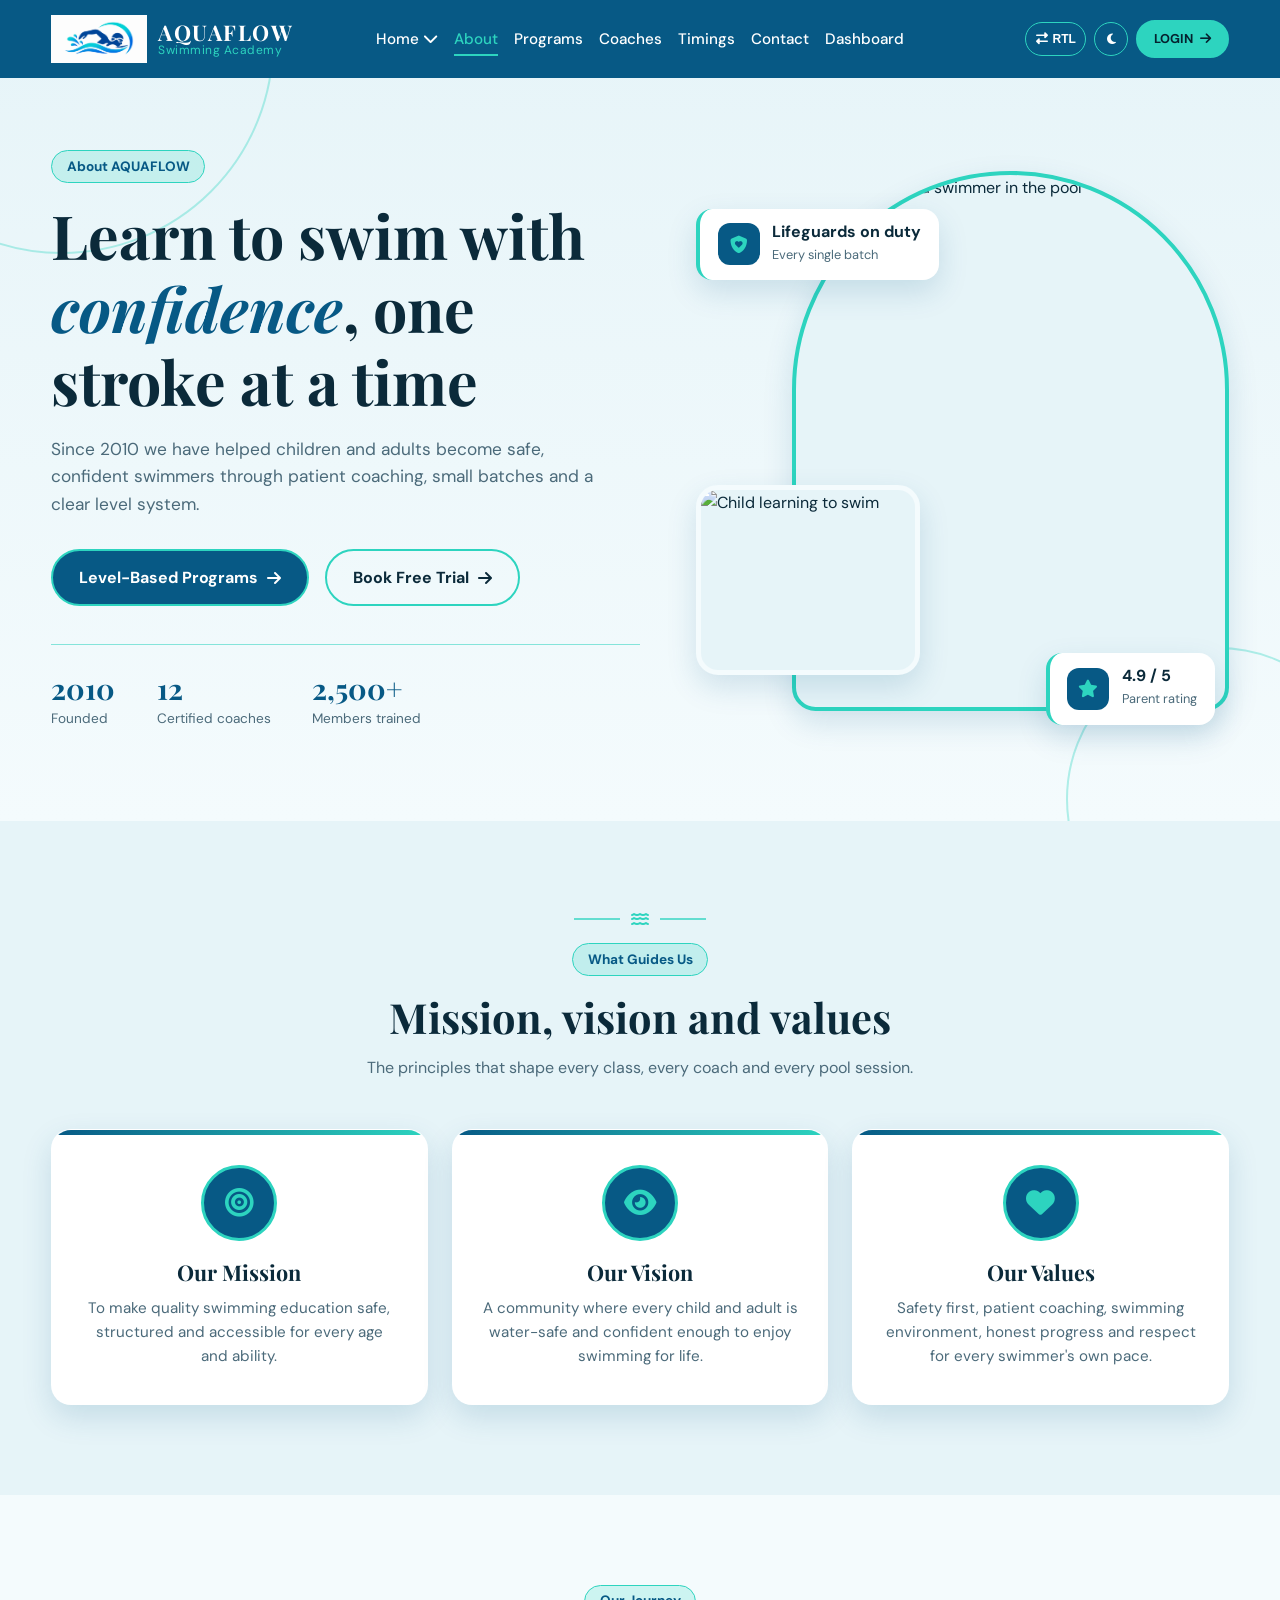
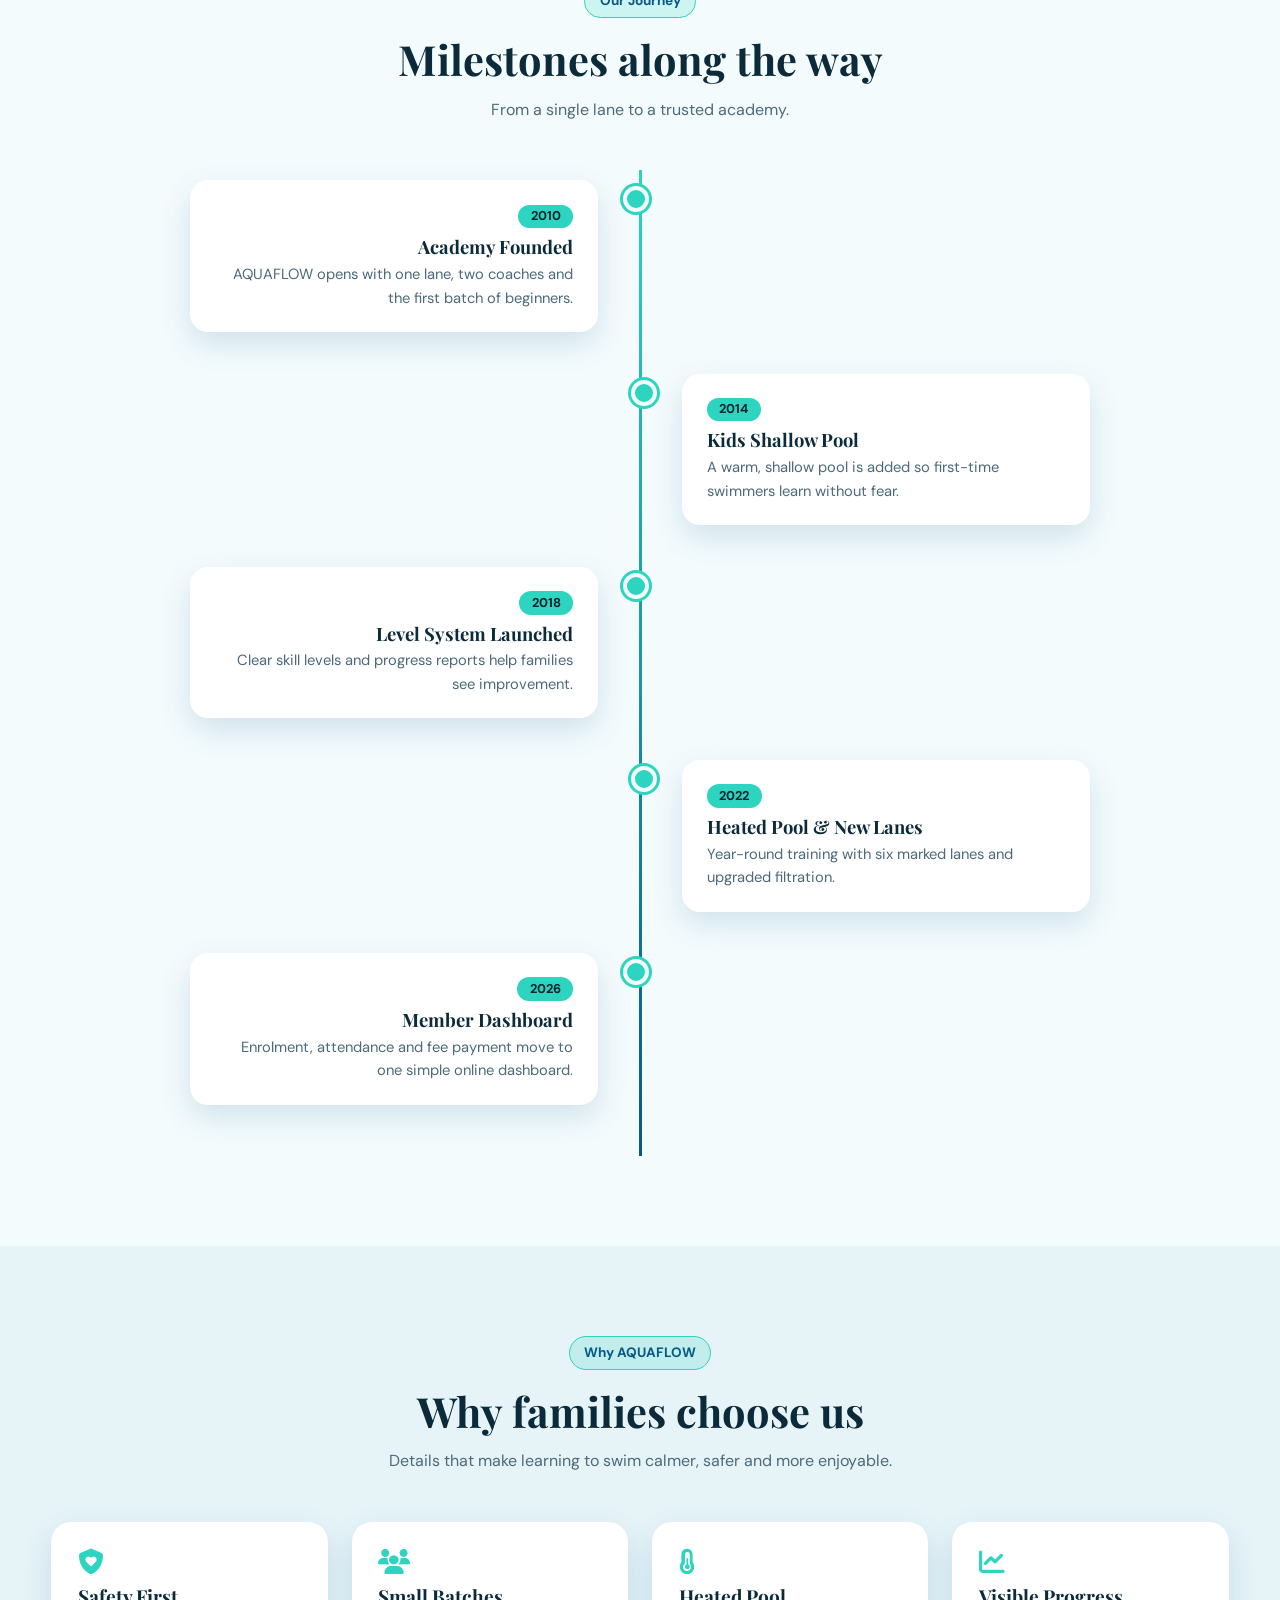
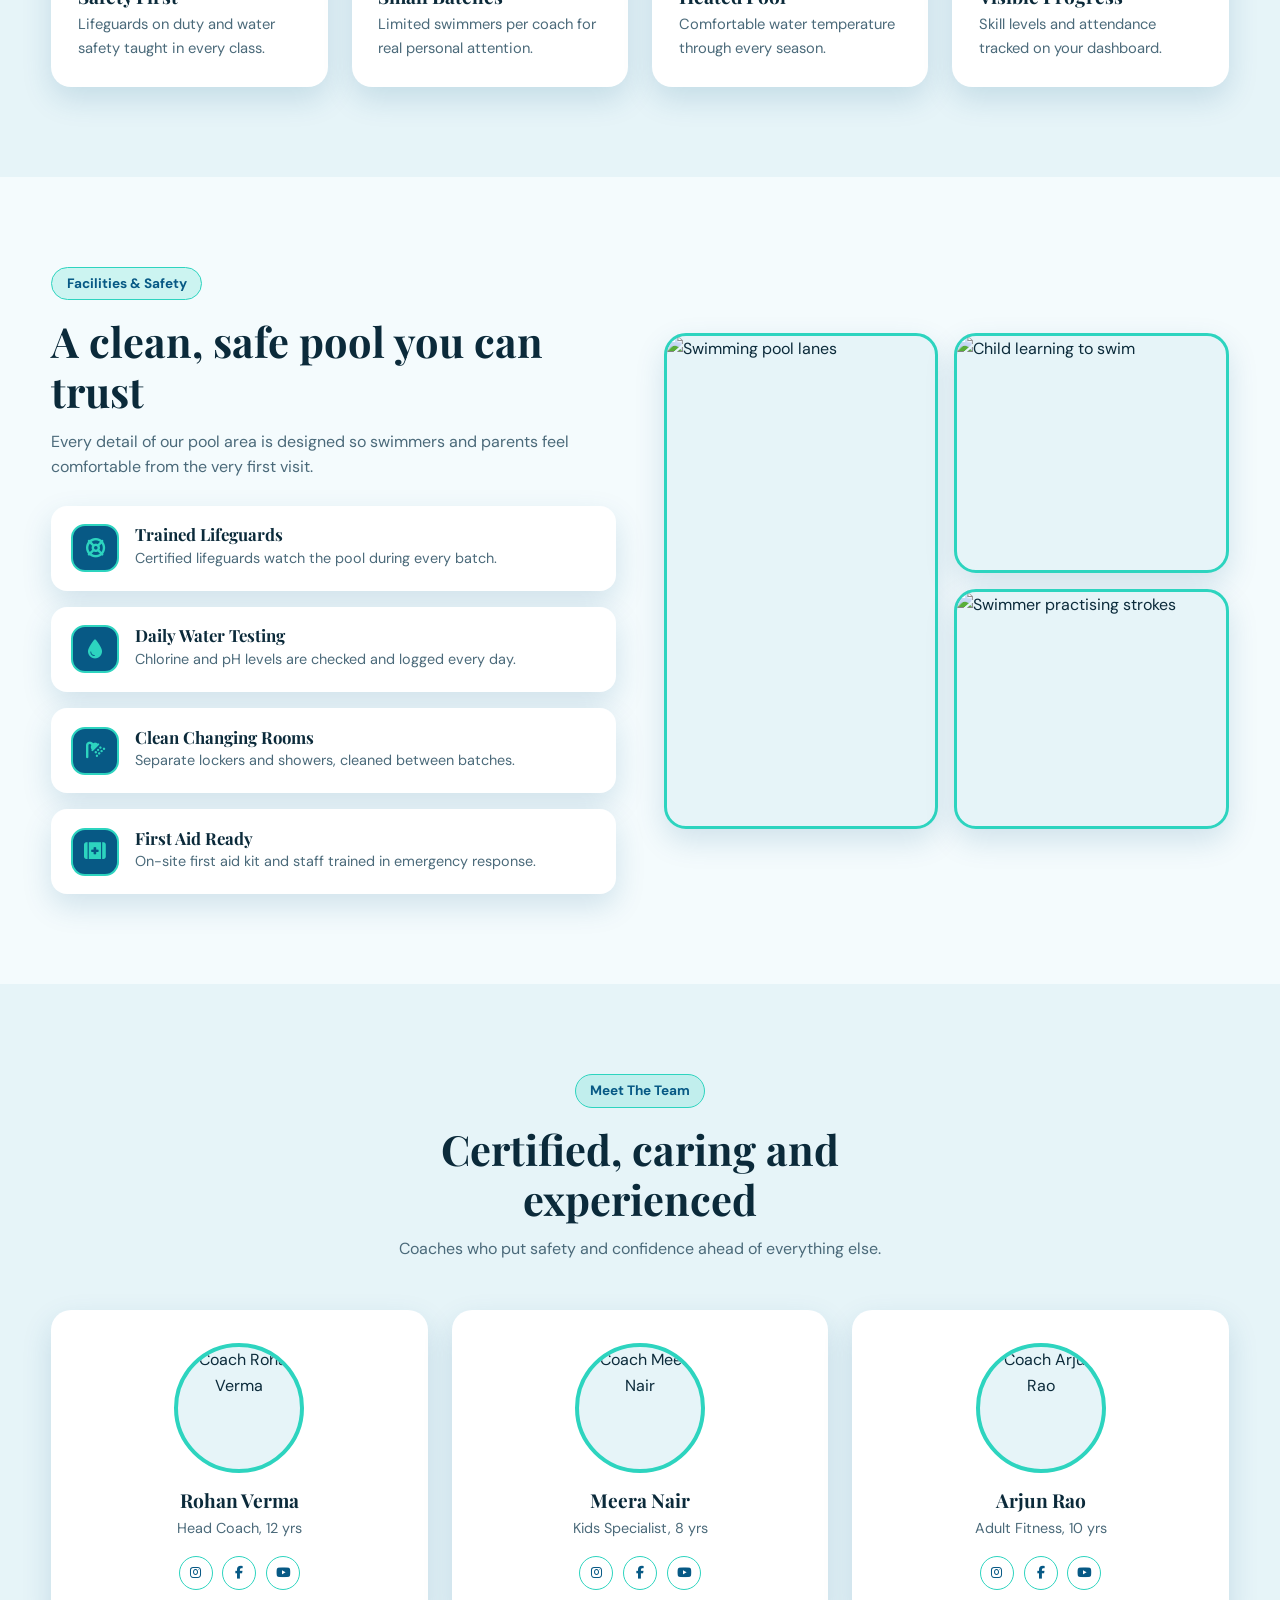
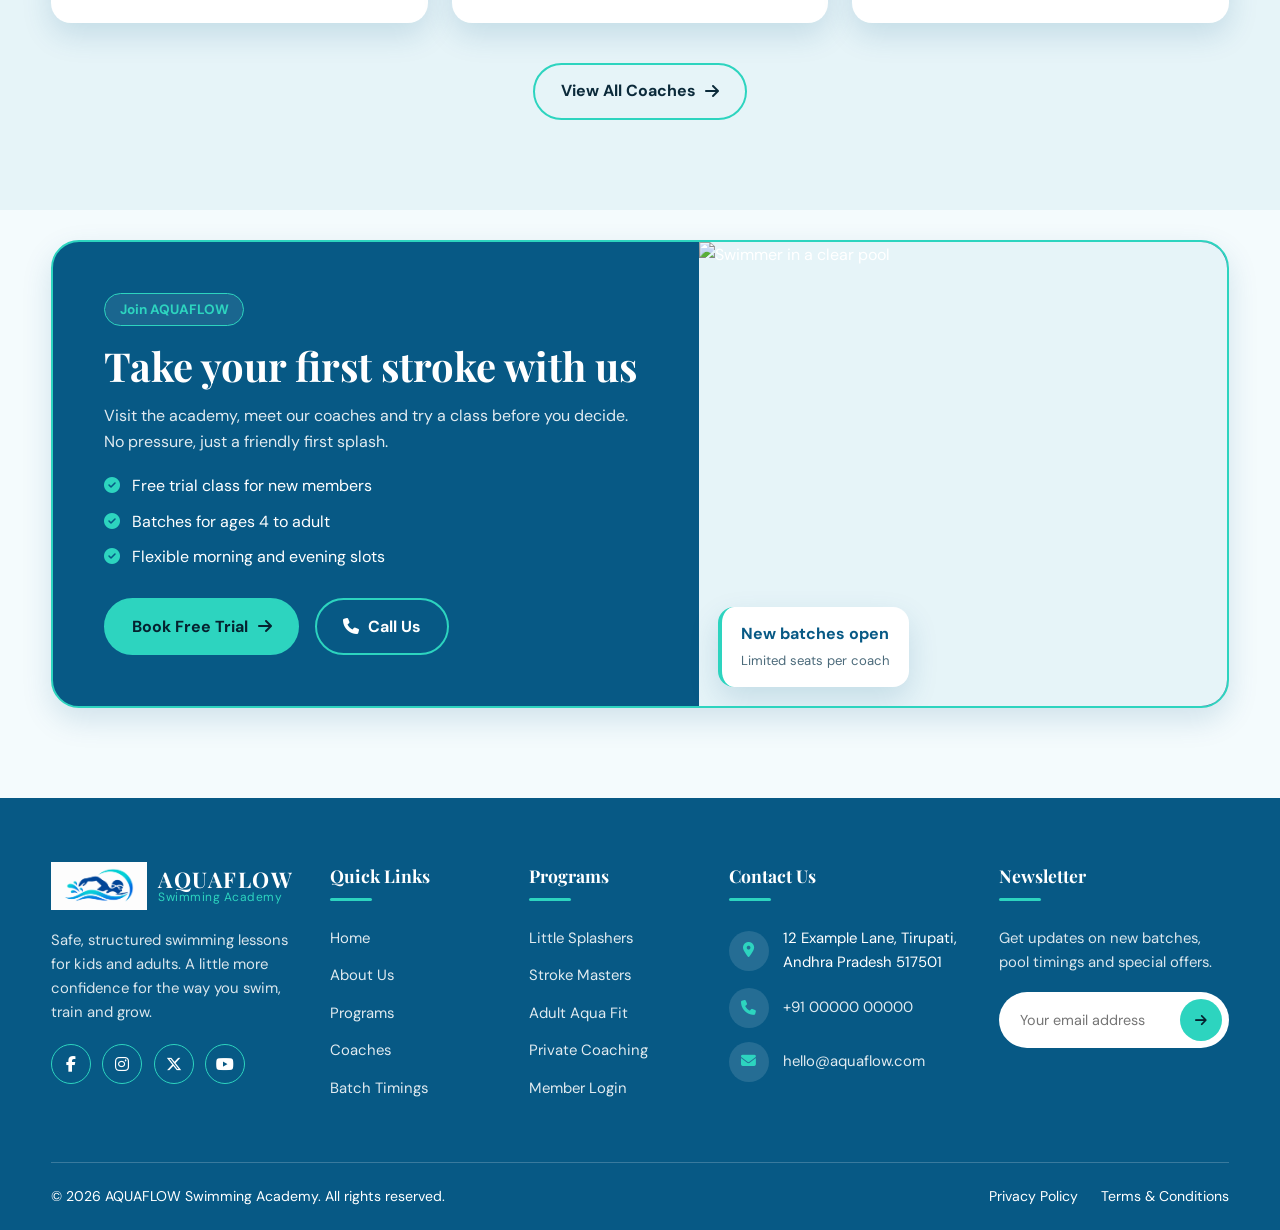
==== about.html @ 8bb1c9a1 "Add files via upload" ====
<!DOCTYPE html>
<html lang="en" dir="ltr" data-theme="light">
<head>
<meta charset="UTF-8">
<meta name="viewport" content="width=device-width, initial-scale=1">
<title>AQUAFLOW Swimming Academy | About Us</title>
<link rel="preconnect" href="https://fonts.googleapis.com">
<link rel="preconnect" href="https://fonts.gstatic.com" crossorigin>
<link href="https://fonts.googleapis.com/css2?family=DM+Sans:wght@400;500;700&family=Playfair+Display:wght@600;700&display=swap" rel="stylesheet">
<link rel="stylesheet" href="https://cdnjs.cloudflare.com/ajax/libs/font-awesome/6.5.1/css/all.min.css">

<link rel="stylesheet" href="about.css">
</head>
<body>

<!-- HEADER -->
<header class="site-header" id="header">
  <div class="container nav-wrap">
    <a href="index.html" class="brand"> <img class="logo logo-light" src="/764d7c27-2704-447a-8431-1c050a05b83d.png" alt="AQUAFLOW logo"> <img class="logo logo-dark" src="/f7fbfc3b-d4d7-49fc-ac09-b3e27f596284.png" alt="AQUAFLOW logo"> <span class="brand-text"><strong>AQUAFLOW</strong><small>Swimming Academy</small></span> </a>
    <nav class="nav" id="nav">
      <ul>
        <li class="dropdown">
          <a href="index.html">Home <i class="fa-solid fa-chevron-down"></i></a>
          <ul class="dropdown-menu">
            <li><a href="index.html">Home 1</a></li>
            <li><a href="home2.html">Home 2</a></li>
          </ul>
        </li>
        <li><a href="about.html" class="active">About</a></li>
        <li><a href="programs.html">Programs</a></li>
        <li><a href="coaches.html">Coaches</a></li>
        <li><a href="timings.html">Timings</a></li>
        <li><a href="contact.html">Contact</a></li>
        <li><a href="dashboard.html">Dashboard</a></li>
      </ul>
    </nav>
    <div class="head-actions">
      <button class="rtl-btn" id="rtlBtn" aria-label="Toggle RTL / LTR"><i class="fa-solid fa-right-left"></i> <span id="rtlTxt">RTL</span></button>
      <button class="theme-btn" id="themeBtn" aria-label="Toggle dark mode"><i class="fa-solid fa-moon"></i></button>
      <a href="login.html" class="btn head-cta">LOGIN <i class="fa-solid fa-arrow-right"></i></a>
      <button class="burger" id="burger" aria-label="Menu"><i class="fa-solid fa-bars"></i></button>
    </div>
  </div>
</header>
<main>
  <!-- HERO (split layout: text left, arch photo with floating cards right) -->
  <section class="ahero" id="hero">
    <div class="container ahero-grid">
      <div class="ahero-text reveal">
        <span class="eyebrow">About AQUAFLOW</span>
        <h1>Learn to swim with <em>confidence</em>, one stroke at a time</h1>
        <p class="ahero-lead">Since 2010 we have helped children and adults become safe, confident swimmers through patient coaching, small batches and a clear level system.</p>
        <div class="ahero-btns">
          <a href="programs.html" class="btn btn-primary">Level-Based Programs <i class="fa-solid fa-arrow-right"></i></a>
          <a href="contact.html" class="btn btn-secondary">Book Free Trial <i class="fa-solid fa-arrow-right"></i></a>
        </div>
        <div class="ahero-stats">
          <div class="ahero-stat">
            <strong>2010</strong>
            <span>Founded</span>
          </div>
          <div class="ahero-stat">
            <strong>12</strong>
            <span>Certified coaches</span>
          </div>
          <div class="ahero-stat">
            <strong>2,500+</strong>
            <span>Members trained</span>
          </div>
        </div>
      </div>
      <div class="ahero-media reveal">
        <img class="ahero-main" src="https://xqvnmkjynbkcujcrtubi.supabase.co/storage/v1/object/public/article-images/360a9263-ba41-4153-9e00-0bc39acdf080/article-360a9263-ba41-4153-9e0-a-high-quality-realistic-photograph-of-a-parent-ac-2-irydfv.jpg" alt="Coach guiding a swimmer in the pool">
        <img class="ahero-small" src="https://tse2.mm.bing.net/th/id/OIP.yseXzsgfKerFS1OHWidoqAHaE8?r=0&rs=1&pid=ImgDetMain&o=7&rm=3" alt="Child learning to swim">
        <div class="ahero-card c1">
          <span class="ico"><i class="fa-solid fa-shield-heart"></i></span>
          <div>
            <strong>Lifeguards on duty</strong>
            <span>Every single batch</span>
          </div>
        </div>
        <div class="ahero-card c2">
          <span class="ico"><i class="fa-solid fa-star"></i></span>
          <div>
            <strong>4.9 / 5</strong>
            <span>Parent rating</span>
          </div>
        </div>
      </div>
    </div>
  </section>
  <!-- 1 MISSION, VISION, VALUES -->
  <section class="section alt" id="mission">
    <div class="container">
      <div class="sec-head reveal">
        <div class="divider">
          <i class="fa-solid fa-water"></i>
        </div>
        <span class="eyebrow">What Guides Us</span>
        <h2>Mission, vision and values</h2>
        <p>The principles that shape every class, every coach and every pool session.</p>
      </div>
      <div class="grid g3">
        <article class="vcard reveal">
          <div class="ico">
            <i class="fa-solid fa-bullseye"></i>
          </div>
          <h3>Our Mission</h3>
          <p>To make quality swimming education safe, structured and accessible for every age and ability.</p>
        </article>
        <article class="vcard reveal">
          <div class="ico">
            <i class="fa-solid fa-eye"></i>
          </div>
          <h3>Our Vision</h3>
          <p>A community where every child and adult is water-safe and confident enough to enjoy swimming for life.</p>
        </article>
        <article class="vcard reveal">
          <div class="ico">
            <i class="fa-solid fa-heart"></i>
          </div>
          <h3>Our Values</h3>
          <p>Safety first, patient coaching, swimming environment, honest progress and respect for every swimmer's own pace.</p>
        </article>
      </div>
    </div>
  </section>
  <!-- 2 JOURNEY TIMELINE -->
  <section class="section" id="journey">
    <div class="container">
      <div class="sec-head reveal">
        <span class="eyebrow">Our Journey</span>
        <h2>Milestones along the way</h2>
        <p>From a single lane to a trusted academy.</p>
      </div>
      <div class="timeline">
        <div class="tl-item reveal">
          <div class="tl-box">
            <span class="yr">2010</span>
            <h3>Academy Founded</h3>
            <p>AQUAFLOW opens with one lane, two coaches and the first batch of beginners.</p>
          </div>
        </div>
        <div class="tl-item reveal">
          <div class="tl-box">
            <span class="yr">2014</span>
            <h3>Kids Shallow Pool</h3>
            <p>A warm, shallow pool is added so first-time swimmers learn without fear.</p>
          </div>
        </div>
        <div class="tl-item reveal">
          <div class="tl-box">
            <span class="yr">2018</span>
            <h3>Level System Launched</h3>
            <p>Clear skill levels and progress reports help families see improvement.</p>
          </div>
        </div>
        <div class="tl-item reveal">
          <div class="tl-box">
            <span class="yr">2022</span>
            <h3>Heated Pool &amp; New Lanes</h3>
            <p>Year-round training with six marked lanes and upgraded filtration.</p>
          </div>
        </div>
        <div class="tl-item reveal">
          <div class="tl-box">
            <span class="yr">2026</span>
            <h3>Member Dashboard</h3>
            <p>Enrolment, attendance and fee payment move to one simple online dashboard.</p>
          </div>
        </div>
      </div>
    </div>
  </section>
  <!-- 3 WHY AQUAFLOW -->
  <section class="section alt" id="why">
    <div class="container">
      <div class="sec-head reveal">
        <span class="eyebrow">Why AQUAFLOW</span>
        <h2>Why families choose us</h2>
        <p>Details that make learning to swim calmer, safer and more enjoyable.</p>
      </div>
      <div class="grid g4">
        <article class="card reveal">
          <i class="fa-solid fa-shield-heart"></i>
          <h3>Safety First</h3>
          <p>Lifeguards on duty and water safety taught in every class.</p>
        </article>
        <article class="card reveal">
          <i class="fa-solid fa-users"></i>
          <h3>Small Batches</h3>
          <p>Limited swimmers per coach for real personal attention.</p>
        </article>
        <article class="card reveal">
          <i class="fa-solid fa-temperature-half"></i>
          <h3>Heated Pool</h3>
          <p>Comfortable water temperature through every season.</p>
        </article>
        <article class="card reveal">
          <i class="fa-solid fa-chart-line"></i>
          <h3>Visible Progress</h3>
          <p>Skill levels and attendance tracked on your dashboard.</p>
        </article>
      </div>
    </div>
  </section>
  <!-- 4 FACILITIES & SAFETY -->
  <section class="section" id="facilities">
    <div class="container split">
      <div class="reveal">
        <span class="eyebrow">Facilities &amp; Safety</span>
        <h2>A clean, safe pool you can trust</h2>
        <p>Every detail of our pool area is designed so swimmers and parents feel comfortable from the very first visit.</p>
        <div class="fac-list">
          <div class="fac-item">
            <span class="ico"><i class="fa-solid fa-life-ring"></i></span>
            <div>
              <h3>Trained Lifeguards</h3>
              <p>Certified lifeguards watch the pool during every batch.</p>
            </div>
          </div>
          <div class="fac-item">
            <span class="ico"><i class="fa-solid fa-droplet"></i></span>
            <div>
              <h3>Daily Water Testing</h3>
              <p>Chlorine and pH levels are checked and logged every day.</p>
            </div>
          </div>
          <div class="fac-item">
            <span class="ico"><i class="fa-solid fa-shower"></i></span>
            <div>
              <h3>Clean Changing Rooms</h3>
              <p>Separate lockers and showers, cleaned between batches.</p>
            </div>
          </div>
          <div class="fac-item">
            <span class="ico"><i class="fa-solid fa-kit-medical"></i></span>
            <div>
              <h3>First Aid Ready</h3>
              <p>On-site first aid kit and staff trained in emergency response.</p>
            </div>
          </div>
        </div>
      </div>
      <div class="fac-media reveal">
        <img src="https://www.competitorswim.com/wp-content/uploads/Competitor-Lane-Lines-USA-Swimming-Nats-2014-7-of-19.jpg" alt="Swimming pool lanes">
        <img src="https://th.bing.com/th/id/OIP.OWuvNxmb_T2ahH2mJB2N_QHaE7?r=0&o=7rm=3&rs=1&pid=ImgDetMain&o=7&rm=3" alt="Child learning to swim">
        <img src="https://static.tildacdn.net/tild3035-6632-4366-a530-326332396238/Swim-Landscape-3.jpg" alt="Swimmer practising strokes">
      </div>
    </div>
  </section>
  <!-- 5 MEET THE TEAM -->
  <section class="section alt" id="team">
    <div class="container">
      <div class="sec-head reveal">
        <span class="eyebrow">Meet The Team</span>
        <h2>Certified, caring and experienced</h2>
        <p>Coaches who put safety and confidence ahead of everything else.</p>
      </div>
      <div class="grid g3">
        <article class="coach reveal">
          <img src="https://i.pravatar.cc/400?img=12" alt="Coach Rohan Verma">
          <h3>Rohan Verma</h3>
          <span>Head Coach, 12 yrs</span>
          <div class="mini-social">
            <a href="#" aria-label="Instagram"><i class="fa-brands fa-instagram"></i></a>
            <a href="#" aria-label="Facebook"><i class="fa-brands fa-facebook-f"></i></a>
            <a href="#" aria-label="YouTube"><i class="fa-brands fa-youtube"></i></a>
          </div>
        </article>
        <article class="coach reveal">
          <img src="https://i.pravatar.cc/400?img=47" alt="Coach Meera Nair">
          <h3>Meera Nair</h3>
          <span>Kids Specialist, 8 yrs</span>
          <div class="mini-social">
            <a href="#" aria-label="Instagram"><i class="fa-brands fa-instagram"></i></a>
            <a href="#" aria-label="Facebook"><i class="fa-brands fa-facebook-f"></i></a>
            <a href="#" aria-label="YouTube"><i class="fa-brands fa-youtube"></i></a>
          </div>
        </article>
        <article class="coach reveal">
          <img src="https://i.pravatar.cc/400?img=33" alt="Coach Arjun Rao">
          <h3>Arjun Rao</h3>
          <span>Adult Fitness, 10 yrs</span>
          <div class="mini-social">
            <a href="#" aria-label="Instagram"><i class="fa-brands fa-instagram"></i></a>
            <a href="#" aria-label="Facebook"><i class="fa-brands fa-facebook-f"></i></a>
            <a href="#" aria-label="YouTube"><i class="fa-brands fa-youtube"></i></a>
          </div>
        </article>
      </div>
      <div class="center reveal">
        <a href="coaches.html" class="btn btn-secondary">View All Coaches <i class="fa-solid fa-arrow-right"></i></a>
      </div>
    </div>
  </section>
  <!-- CTA (split design, above footer) -->
  <section class="cta" id="cta">
    <div class="container">
      <div class="cta2 reveal">
        <div class="cta2-text">
          <span class="eyebrow">Join AQUAFLOW</span>
          <h2>Take your first stroke with us</h2>
          <p>Visit the academy, meet our coaches and try a class before you decide. No pressure, just a friendly first splash.</p>
          <ul class="ticks">
            <li><i class="fa-solid fa-circle-check"></i> Free trial class for new members</li>
            <li><i class="fa-solid fa-circle-check"></i> Batches for ages 4 to adult</li>
            <li><i class="fa-solid fa-circle-check"></i> Flexible morning and evening slots</li>
          </ul>
          <div class="cta2-btns">
            <a href="contact.html" class="btn btn-primary">Book Free Trial <i class="fa-solid fa-arrow-right"></i></a>
            <a href="tel:+910000000000" class="btn btn-secondary"><i class="fa-solid fa-phone"></i> Call Us</a>
          </div>
        </div>
        <div class="cta2-media">
          <img src="https://media.istockphoto.com/id/651794816/photo/portrait-of-woman-in-swimming-pool.jpg?s=170667a&w=0&k=20&c=GmpMMPk3R-36chnscydL7ob2nAPX43AX4HqRuG5phTY=" alt="Swimmer in a clear pool">
          <div class="float-note">
            <strong>New batches open</strong>
            <span>Limited seats per coach</span>
          </div>
        </div>
      </div>
    </div>
  </section>
</main>

<!-- FOOTER -->
<footer class="site-footer">
  <div class="container foot-grid">
    <div class="foot-col brand-col">
      <a href="index.html" class="brand"> <img class="logo logo-light" src="/764d7c27-2704-447a-8431-1c050a05b83d.png" alt="AQUAFLOW logo"> <img class="logo logo-dark" src="/f7fbfc3b-d4d7-49fc-ac09-b3e27f596284.png" alt="AQUAFLOW logo"> <span class="brand-text"><strong>AQUAFLOW</strong><small>Swimming Academy</small></span> </a>
      <p>Safe, structured swimming lessons for kids and adults. A little more confidence for the way you swim, train and grow.</p>
      <div class="social">
        <a href="#" aria-label="Facebook"><i class="fa-brands fa-facebook-f"></i></a>
        <a href="#" aria-label="Instagram"><i class="fa-brands fa-instagram"></i></a>
        <a href="#" aria-label="X"><i class="fa-brands fa-x-twitter"></i></a>
        <a href="#" aria-label="YouTube"><i class="fa-brands fa-youtube"></i></a>
      </div>
    </div>
    <div class="foot-col">
      <h4>Quick Links</h4>
      <ul>
        <li><a href="index.html">Home</a></li>
        <li><a href="about.html">About Us</a></li>
        <li><a href="programs.html">Programs</a></li>
        <li><a href="coaches.html">Coaches</a></li>
        <li><a href="timings.html">Batch Timings</a></li>
      </ul>
    </div>
    <div class="foot-col">
      <h4>Programs</h4>
      <ul>
        <li><a href="classicprograms.html#little-splashers">Little Splashers</a></li>
        <li><a href="classicprograms.html#stroke-masters">Stroke Masters</a></li>
        <li><a href="classicprograms.html#adult-aqua-fit">Adult Aqua Fit</a></li>
        <li><a href="premiumprograms.html#private-coaching">Private Coaching</a></li>
        <li><a href="login.html">Member Login</a></li>
      </ul>
    </div>
    <div class="foot-col">
      <h4>Contact Us</h4>
      <ul class="contact-list">
        <li><span class="ico"><i class="fa-solid fa-location-dot"></i></span><span>12 Example Lane, Tirupati,<br>Andhra Pradesh 517501</span></li>
        <li><span class="ico"><i class="fa-solid fa-phone"></i></span><a href="tel:+910000000000">+91 00000 00000</a></li>
        <li><span class="ico"><i class="fa-solid fa-envelope"></i></span><a href="mailto:hello@aquaflow.com">hello@aquaflow.com</a></li>
      </ul>
    </div>
    <div class="foot-col news">
      <h4>Newsletter</h4>
      <p>Get updates on new batches, pool timings and special offers.</p>
      <form class="news-form" id="newsForm">
        <input type="email" id="newsEmail" placeholder="Your email address" aria-label="Email address" required>
        <button type="submit" aria-label="Subscribe"><i class="fa-solid fa-arrow-right"></i></button>
      </form>
      <span class="news-msg" id="newsMsg" role="status"></span>
    </div>
  </div>
  <div class="container foot-bottom">
    <span>&copy; 2026 AQUAFLOW Swimming Academy. All rights reserved.</span>
    <span><a href="privacy-policy.html">Privacy Policy</a><a href="terms-and-conditions.html">Terms &amp; Conditions</a></span>
  </div>
</footer>

<script src="about.js">



</script>
</body>
</html>
---- about.css ----
:root {
  --primary:#075985;
  --secondary:#2DD4BF;
  --bg:#f4fbfd;
  --alt:#e6f4f8;
  --card:#fff;
  --text:#0b2a3a;
  --muted:#4b6a7a;
  --shadow:0 12px 30px rgba(7,89,133,.15);
  --hf:#075985;
  --logo-bg:transparent;
}
[data-theme="dark"] {
  --primary:#082F49;
  --secondary:#5EEAD4;
  --bg:#06202f;
  --alt:#082a3f;
  --card:#0b3652;
  --text:#e8f6fa;
  --muted:#a5c4d1;
  --shadow:0 12px 30px rgba(0,0,0,.4);
  --hf:#082F49;
  --logo-bg:transparent;
}
* {
  box-sizing:border-box;
  margin:0;
  padding:0;
}
html {
  scroll-behavior:smooth;
}
body {
  font-family:'DM Sans',sans-serif;
  background:var(--bg);
  color:var(--text);
  line-height:1.6;
  overflow-x:hidden;
  transition:background .4s,color .4s;
}
h1,
h2,
h3 {
  font-family:'Playfair Display',serif;
  line-height:1.2;
}
img {
  max-width:100%;
  display:block;
  background:var(--alt);
}
a {
  text-decoration:none;
  color:inherit;
  transition:.3s;
}
ul {
  list-style:none;
}
.container {
  width:min(1200px,92%);
  margin:auto;
}
.center {
  text-align:center;
  margin-top:2.5rem;
}

/* LOGO */
.logo {
  height:48px;
  width:auto;
  background:var(--logo-bg);
}
.logo-dark {
  display:none;
}
[data-theme="dark"] .logo-light {
  display:none;
}
[data-theme="dark"] .logo-dark {
  display:block;
}

/* buttons */
.btn {
  display:inline-flex;
  align-items:center;
  gap:.6rem;
  padding:.85rem 1.6rem;
  border-radius:50px;
  font-weight:700;
  border:2px solid transparent;
  cursor:pointer;
  transition:.35s;
}
.btn i {
  transition:transform .35s;
}
.btn:hover i {
  transform:translateX(5px);
}
[dir="rtl"] .fa-arrow-right {
  transform:scaleX(-1);
}
[dir="rtl"] .btn:hover i,
[dir="rtl"] .link:hover i {
  transform:scaleX(-1) translateX(5px);
}
.btn-primary {
  background:var(--primary);
  color:#fff;
  border-color:var(--secondary);
}
.btn-primary:hover {
  background:var(--secondary);
  color:#05222f;
  transform:translateY(-3px);
  box-shadow:0 10px 22px rgba(45,212,191,.4);
}
.btn-secondary {
  background:transparent;
  color:var(--text);
  border-color:var(--secondary);
}
.btn-secondary:hover {
  background:var(--secondary);
  color:#05222f;
  transform:translateY(-3px);
}

/* header */
.site-header {
  position:fixed;
  top:0;
  width:100%;
  z-index:50;
  background:var(--hf);
  color:#fff;
  transition:.4s;
}
.site-header.scrolled {
  box-shadow:0 6px 24px rgba(0,0,0,.25);
}
.nav-wrap {
  display:grid;
  grid-template-columns:1fr auto 1fr;
  align-items:center;
  gap:1.5rem;
  height:78px;
}
.brand {
  display:flex;
  align-items:center;
  gap:.7rem;
  color:#fff;
  justify-self:start;
}
.brand-text {
  display:flex;
  flex-direction:column;
  line-height:1.1;
}
.brand-text strong {
  font-family:'Playfair Display',serif;
  font-size:1.35rem;
  letter-spacing:1.5px;
}
.brand-text small {
  font-size:.75rem;
  color:var(--secondary);
  letter-spacing:.5px;
}
.nav {
  justify-self:center;
}
.nav>ul {
  display:flex;
  gap:1rem;
  align-items:center;
  justify-content:center;
}
.nav a {
  color:#fff;
  font-weight:500;
  font-size:.95rem;
  position:relative;
  padding:.3rem 0;
}
.nav a:hover,
.nav a.active {
  color:var(--secondary);
}
.nav>ul>li>a::after {
  content:"";
  position:absolute;
  inset-inline-start:0;
  bottom:-2px;
  width:0;
  height:2px;
  background:var(--secondary);
  transition:.35s;
}
.nav>ul>li>a:hover::after,
.nav a.active::after {
  width:100%;
}
.dropdown {
  position:relative;
}
.dropdown-menu {
  position:absolute;
  top:130%;
  inset-inline-start:0;
  min-width:150px;
  background:var(--hf);
  border:1px solid var(--secondary);
  border-radius:12px;
  padding:.5rem;
  opacity:0;
  visibility:hidden;
  transform:translateY(12px) rotateX(-15deg);
  transform-origin:top;
  transition:.35s;
}
.dropdown:hover .dropdown-menu {
  opacity:1;
  visibility:visible;
  transform:none;
}
.dropdown-menu a {
  display:block;
  padding:.5rem .8rem;
}
.head-actions {
  display:flex;
  align-items:center;
  gap:.5rem;
  justify-self:end;
}
.head-cta {
  padding:.45rem 1rem;
  font-size:.8rem;
  gap:.4rem;
  background:var(--secondary);
  color:#05222f;
  border-color:var(--secondary);
}
.head-cta:hover {
  background:var(--primary);
  color:#fff;
  border-color:var(--secondary);
}
.theme-btn,
.rtl-btn,
.burger {
  background:none;
  border:1px solid var(--secondary);
  color:#fff;
  height:34px;
  border-radius:50px;
  cursor:pointer;
  transition:.3s;
  font-weight:700;
  font-size:.75rem;
}
.theme-btn,
.burger {
  width:34px;
  border-radius:50%;
}
.rtl-btn {
  padding:0 .6rem;
  display:inline-flex;
  align-items:center;
  gap:.3rem;
}
.theme-btn:hover,
.rtl-btn:hover,
.burger:hover {
  background:var(--secondary);
  color:#05222f;
  transform:translateY(-2px);
}
.burger {
  display:none;
}

/* shared */
.eyebrow {
  display:inline-block;
  color:var(--primary);
  background:rgba(45,212,191,.2);
  padding:.3rem .9rem;
  border-radius:50px;
  font-weight:700;
  font-size:.85rem;
  margin-bottom:1rem;
  border:1px solid var(--secondary);
}
[data-theme="dark"] .eyebrow {
  color:var(--secondary);
}
.section {
  padding:90px 0;
}

/* HERO (split layout: text + arch photo with floating cards) */
.ahero {
  position:relative;
  padding:150px 0 90px;
  background:linear-gradient(180deg,var(--alt) 0%,var(--bg) 100%);
  overflow:hidden;
  transition:background .4s;
}
.ahero::before,
.ahero::after {
  content:"";
  position:absolute;
  border-radius:50%;
  border:2px solid var(--secondary);
  opacity:.35;
  pointer-events:none;
}
.ahero::before {
  width:420px;
  height:420px;
  top:-170px;
  inset-inline-start:-150px;
}
.ahero::after {
  width:300px;
  height:300px;
  bottom:-130px;
  inset-inline-end:-90px;
}
.ahero-grid {
  position:relative;
  z-index:2;
  display:grid;
  grid-template-columns:1.05fr .95fr;
  gap:3.5rem;
  align-items:center;
}
.crumbs {
  font-size:.9rem;
  color:var(--muted);
  margin-bottom:1.2rem;
}
.crumbs a:hover {
  color:var(--secondary);
}
.crumbs i {
  font-size:.7rem;
  margin:0 .5rem;
}
.ahero h1 {
  font-size:clamp(2.3rem,4.8vw,3.8rem);
  margin-bottom:1.1rem;
}
.ahero h1 em {
  color:var(--primary);
  font-style:italic;
}
[data-theme="dark"] .ahero h1 em {
  color:var(--secondary);
}
.ahero-lead {
  font-size:1.08rem;
  color:var(--muted);
  max-width:560px;
  margin-bottom:1.9rem;
}
.ahero-btns {
  display:flex;
  gap:1rem;
  flex-wrap:wrap;
}
.ahero-stats {
  display:flex;
  flex-wrap:wrap;
  gap:1.6rem 2.6rem;
  margin-top:2.4rem;
  padding-top:1.6rem;
  border-top:1px solid rgba(45,212,191,.55);
}
.ahero-stat strong {
  display:block;
  font-family:'Playfair Display',serif;
  font-size:1.8rem;
  line-height:1.2;
  color:var(--primary);
}
[data-theme="dark"] .ahero-stat strong {
  color:var(--secondary);
}
.ahero-stat span {
  font-size:.85rem;
  color:var(--muted);
}
.ahero-media {
  position:relative;
  height:540px;
}
.ahero-main {
  position:absolute;
  inset-inline-end:0;
  top:0;
  width:82%;
  height:100%;
  object-fit:cover;
  border-radius:260px 260px 28px 28px;
  border:4px solid var(--secondary);
  box-shadow:var(--shadow);
}
.ahero-small {
  position:absolute;
  inset-inline-start:0;
  bottom:36px;
  width:42%;
  height:190px;
  object-fit:cover;
  border-radius:22px;
  border:5px solid var(--bg);
  box-shadow:var(--shadow);
}
.ahero-card {
  position:absolute;
  display:flex;
  align-items:center;
  gap:.8rem;
  background:var(--card);
  padding:.85rem 1.1rem;
  border-radius:16px;
  box-shadow:var(--shadow);
  border-inline-start:4px solid var(--secondary);
  animation:float 4s ease-in-out infinite;
}
.ahero-card .ico {
  width:42px;
  height:42px;
  border-radius:12px;
  background:var(--primary);
  color:var(--secondary);
  display:grid;
  place-items:center;
  font-size:1.1rem;
}
.ahero-card strong {
  display:block;
  line-height:1.2;
  color:var(--text);
}
.ahero-card span {
  font-size:.8rem;
  color:var(--muted);
}
.ahero-card.c1 {
  top:38px;
  inset-inline-start:0;
}
.ahero-card.c2 {
  bottom:-14px;
  inset-inline-end:14px;
  animation-delay:1.5s;
}
.alt {
  background:var(--alt);
}
.sec-head {
  text-align:center;
  max-width:640px;
  margin:0 auto 3rem;
}
.sec-head h2,
.split h2 {
  font-size:clamp(1.8rem,3.4vw,2.6rem);
  margin-bottom:.8rem;
}
.sec-head p,
.split p {
  color:var(--muted);
}
.divider {
  display:flex;
  align-items:center;
  justify-content:center;
  gap:.7rem;
  margin:0 auto 1rem;
  color:var(--secondary);
}
.divider::before,
.divider::after {
  content:"";
  width:46px;
  height:2px;
  background:var(--secondary);
  opacity:.7;
}
.grid {
  display:grid;
  gap:1.5rem;
}
.g2 {
  grid-template-columns:repeat(2,1fr);
}
.g3 {
  grid-template-columns:repeat(3,1fr);
}
.g4 {
  grid-template-columns:repeat(4,1fr);
}
.split {
  display:grid;
  grid-template-columns:1fr 1fr;
  gap:3rem;
  align-items:center;
}
.split.rev>:first-child {
  order:1;
}
.card,
.coach,
.vcard {
  background:var(--card);
  border-radius:20px;
  box-shadow:var(--shadow);
  transition:.4s;
  border:1px solid transparent;
}
.card:hover,
.coach:hover,
.vcard:hover {
  transform:translateY(-10px);
  border-color:var(--secondary);
}
.card {
  padding:1.6rem;
}
.card i {
  color:var(--secondary);
  font-size:1.6rem;
  margin-bottom:.7rem;
  transition:.4s;
}
.card:hover i {
  transform:rotateY(360deg);
}
.card h3,
.coach h3 {
  font-size:1.2rem;
  margin-bottom:.3rem;
}
.card p {
  color:var(--muted);
  font-size:.92rem;
}
@keyframes float {
  50% {
    transform:translateY(-14px);
  }
}
.ticks {
  margin:1.2rem 0 1.8rem;
  display:grid;
  gap:.6rem;
}
.ticks i {
  color:var(--secondary);
  margin-inline-end:.5rem;
}
.coach {
  text-align:center;
  padding:2rem 1.5rem;
}
.coach img {
  width:130px;
  height:130px;
  border-radius:50%;
  object-fit:cover;
  margin:0 auto 1rem;
  border:4px solid var(--secondary);
  transition:.5s;
}
.coach:hover img {
  transform:scale(1.08);
}
.coach span {
  color:var(--muted);
  font-size:.9rem;
  display:block;
}
.coach .mini-social {
  display:flex;
  justify-content:center;
  gap:.6rem;
  margin-top:1rem;
}
.coach .mini-social a {
  width:34px;
  height:34px;
  border:1px solid var(--secondary);
  border-radius:50%;
  display:grid;
  place-items:center;
  font-size:.8rem;
  color:var(--primary);
}
[data-theme="dark"] .coach .mini-social a {
  color:var(--secondary);
}
.coach .mini-social a:hover {
  background:var(--secondary);
  color:#05222f;
  transform:translateY(-3px);
}

/* mission vision values */
.vcard {
  padding:2.2rem 1.8rem;
  text-align:center;
  position:relative;
  overflow:hidden;
}
.vcard::before {
  content:"";
  position:absolute;
  top:0;
  inset-inline:0;
  height:5px;
  background:linear-gradient(90deg,var(--primary),var(--secondary));
}
.vcard .ico {
  width:76px;
  height:76px;
  margin:0 auto 1.2rem;
  border-radius:50%;
  display:grid;
  place-items:center;
  background:var(--primary);
  color:var(--secondary);
  font-size:1.8rem;
  border:3px solid var(--secondary);
  transition:.5s;
}
.vcard:hover .ico {
  transform:rotateY(360deg);
}
.vcard h3 {
  font-size:1.35rem;
  margin-bottom:.6rem;
}
.vcard p {
  color:var(--muted);
  font-size:.95rem;
}

/* timeline (logical properties so it flips correctly in RTL and LTR) */
.timeline {
  position:relative;
  max-width:900px;
  margin:auto;
  padding:10px 0;
}
.timeline::before {
  content:"";
  position:absolute;
  inset-inline-start:50%;
  top:0;
  bottom:0;
  width:3px;
  margin-inline-start:-1.5px;
  background:linear-gradient(var(--secondary),var(--primary));
}
.tl-item {
  position:relative;
  width:50%;
  padding-block:0 2.6rem;
  padding-inline-start:0;
  padding-inline-end:2.6rem;
  text-align:end;
}
.tl-item:nth-child(even) {
  margin-inline-start:50%;
  padding-block:0 2.6rem;
  padding-inline-start:2.6rem;
  padding-inline-end:0;
  text-align:start;
}
.tl-item::after {
  content:"";
  position:absolute;
  top:6px;
  inset-inline-end:-9px;
  width:18px;
  height:18px;
  border-radius:50%;
  background:var(--secondary);
  border:4px solid var(--bg);
  box-shadow:0 0 0 3px var(--secondary);
}
.tl-item:nth-child(even)::after {
  inset-inline-end:auto;
  inset-inline-start:-9px;
}
.tl-box {
  background:var(--card);
  padding:1.3rem 1.5rem;
  border-radius:18px;
  box-shadow:var(--shadow);
  transition:.4s;
  border:1px solid transparent;
}
.tl-box:hover {
  transform:translateY(-6px);
  border-color:var(--secondary);
}
.tl-box .yr {
  display:inline-block;
  background:var(--secondary);
  color:#05222f;
  font-weight:700;
  font-size:.8rem;
  padding:.1rem .8rem;
  border-radius:50px;
  margin-bottom:.5rem;
}
.tl-box h3 {
  font-size:1.15rem;
  margin-bottom:.3rem;
}
.tl-box p {
  color:var(--muted);
  font-size:.92rem;
}

/* facilities */
.fac-list {
  display:grid;
  gap:1rem;
  margin-top:1.6rem;
}
.fac-item {
  display:flex;
  gap:1rem;
  align-items:flex-start;
  background:var(--card);
  padding:1.1rem 1.2rem;
  border-radius:16px;
  box-shadow:var(--shadow);
  transition:.4s;
  border:1px solid transparent;
}
.fac-item:hover {
  transform:translateX(8px);
  border-color:var(--secondary);
}
[dir="rtl"] .fac-item:hover {
  transform:translateX(-8px);
}
.fac-item .ico {
  flex:0 0 48px;
  height:48px;
  border-radius:14px;
  background:var(--primary);
  color:var(--secondary);
  display:grid;
  place-items:center;
  font-size:1.2rem;
  border:2px solid var(--secondary);
}
.fac-item h3 {
  font-size:1.05rem;
  margin-bottom:.15rem;
}
.fac-item p {
  font-size:.9rem;
  margin:0;
}
.fac-media {
  display:grid;
  grid-template-columns:1fr 1fr;
  gap:1rem;
}
.fac-media img {
  width:100%;
  height:240px;
  object-fit:cover;
  border-radius:22px;
  box-shadow:var(--shadow);
  border:3px solid var(--secondary);
  transition:.6s;
}
.fac-media img:hover {
  transform:scale(1.04);
}
.fac-media img:first-child {
  grid-row:span 2;
  height:100%;
  min-height:490px;
}

/* CTA (split design, above footer) */
.cta {
  padding:30px 0 90px;
}
.cta2 {
  display:grid;
  grid-template-columns:1.1fr .9fr;
  border-radius:28px;
  overflow:hidden;
  border:2px solid var(--secondary);
  box-shadow:var(--shadow);
  background:var(--primary);
  color:#fff;
}
.cta2-text {
  padding:3.2rem;
}
.cta2-text .eyebrow {
  color:var(--secondary);
  background:rgba(255,255,255,.08);
}
.cta2-text h2 {
  font-size:clamp(1.8rem,3.2vw,2.5rem);
  margin-bottom:.8rem;
}
.cta2-text p {
  opacity:.88;
  margin-bottom:1.2rem;
}
.cta2-text .ticks {
  margin:0 0 1.8rem;
}
.cta2-btns {
  display:flex;
  gap:1rem;
  flex-wrap:wrap;
}
.cta2-btns .btn-primary {
  background:var(--secondary);
  color:#05222f;
}
.cta2-btns .btn-primary:hover {
  background:#fff;
  color:var(--primary);
}
.cta2-btns .btn-secondary {
  color:#fff;
}
.cta2-media {
  position:relative;
  min-height:340px;
}
.cta2-media img {
  position:absolute;
  inset:0;
  width:100%;
  height:100%;
  object-fit:cover;
}
.cta2-media .float-note {
  position:absolute;
  inset-inline-start:1.2rem;
  bottom:1.2rem;
  background:var(--card);
  color:var(--text);
  padding:.9rem 1.2rem;
  border-radius:16px;
  box-shadow:var(--shadow);
  border-inline-start:4px solid var(--secondary);
  animation:float 4s ease-in-out infinite;
}
.float-note strong {
  display:block;
  color:var(--primary);
}
[data-theme="dark"] .float-note strong {
  color:var(--secondary);
}
.float-note span {
  font-size:.82rem;
  color:var(--muted);
}

/* footer */
.site-footer {
  background:var(--hf);
  color:#fff;
  padding-top:64px;
}
.foot-grid {
  display:grid;
  grid-template-columns:1.35fr .9fr .9fr 1.3fr 1.3fr;
  gap:2.5rem;
  text-align:start;
  align-items:start;
}
.foot-col .brand {
  justify-content:flex-start;
}
.foot-col p {
  margin:1.2rem 0;
  font-size:.93rem;
  opacity:.85;
  max-width:300px;
}
.foot-col h4 {
  font-family:'Playfair Display',serif;
  font-size:1.1rem;
  margin-bottom:1.6rem;
  color:#fff;
  position:relative;
  padding-bottom:.7rem;
}
.foot-col h4::after {
  content:"";
  position:absolute;
  inset-inline-start:0;
  bottom:0;
  width:42px;
  height:3px;
  border-radius:3px;
  background:var(--secondary);
  transition:width .4s;
}
.foot-col:hover h4::after {
  width:70px;
}
.foot-col>ul>li {
  margin-bottom:.85rem;
  font-size:.93rem;
}
.foot-col>ul>li>a {
  display:inline-block;
  opacity:.88;
}
.foot-col>ul>li>a:hover {
  color:var(--secondary);
  opacity:1;
  transform:translateX(6px);
}
[dir="rtl"] .foot-col>ul>li>a:hover {
  transform:translateX(-6px);
}
.social {
  display:flex;
  gap:.7rem;
}
.social a {
  width:40px;
  height:40px;
  border:1px solid var(--secondary);
  border-radius:50%;
  display:grid;
  place-items:center;
  color:#fff;
}
.social a:hover {
  background:var(--secondary);
  color:#05222f;
  transform:translateY(-4px) rotate(360deg);
}
.contact-list li {
  display:flex;
  align-items:center;
  gap:.9rem;
  margin-bottom:1rem;
  font-size:.93rem;
}
.contact-list .ico {
  flex:0 0 40px;
  height:40px;
  border-radius:50%;
  background:rgba(255,255,255,.12);
  display:grid;
  place-items:center;
  color:var(--secondary);
  transition:.35s;
}
.contact-list li:hover .ico {
  background:var(--secondary);
  color:#05222f;
  transform:rotateY(180deg);
}
.contact-list a:hover {
  color:var(--secondary);
}
.news p {
  margin:0 0 1.1rem;
  font-size:.93rem;
  opacity:.85;
}
.news-form {
  display:flex;
  align-items:center;
  background:#fff;
  border-radius:50px;
  padding:5px;
  border:2px solid transparent;
  transition:.35s;
}
.news-form:focus-within {
  border-color:var(--secondary);
  box-shadow:0 0 0 4px rgba(45,212,191,.25);
}
.news-form input {
  flex:1;
  min-width:0;
  border:0;
  outline:0;
  background:transparent;
  padding:.55rem .9rem;
  font:inherit;
  font-size:.9rem;
  color:#0b2a3a;
}
.news-form button {
  flex:0 0 42px;
  height:42px;
  border:0;
  border-radius:50%;
  background:var(--secondary);
  color:#05222f;
  cursor:pointer;
  transition:.35s;
}
.news-form button:hover {
  background:var(--primary);
  color:#fff;
  transform:rotate(-10deg) scale(1.08);
}
.news-msg {
  display:block;
  margin-top:.7rem;
  font-size:.85rem;
  color:var(--secondary);
  min-height:1.2em;
}
.foot-bottom {
  display:flex;
  justify-content:space-between;
  flex-wrap:wrap;
  gap:1rem;
  margin-top:3rem;
  padding:1.4rem 0;
  border-top:1px solid rgba(255,255,255,.2);
  font-size:.88rem;
}
.foot-bottom a {
  margin-inline-start:1.4rem;
}
.foot-bottom a:hover {
  color:var(--secondary);
}

/* reveal */
.reveal {
  opacity:0;
  transform:translateY(40px);
  transition:opacity .8s,transform .8s;
}
.reveal.show {
  opacity:1;
  transform:none;
}
@media(max-width:1100px) {
  .nav-wrap {
    grid-template-columns:1fr auto;
  }
  .burger {
    display:block;
  }
  .head-cta {
    display:none;
  }
  .nav {
    position:fixed;
    top:78px;
    left:0;
    right:0;
    background:var(--hf);
    max-height:0;
    overflow:hidden;
    transition:.5s;
  }
  .nav.open {
    max-height:80vh;
    overflow:auto;
    border-top:1px solid var(--secondary);
  }
  .nav>ul {
    flex-direction:column;
    align-items:flex-start;
    padding:1.2rem 5%;
  }
  .dropdown-menu {
    position:static;
    opacity:1;
    visibility:visible;
    transform:none;
    border:0;
    padding-inline-start:1rem;
  }
  .split,
  .cta2 {
    grid-template-columns:1fr;
  }
  .split.rev>:first-child {
    order:0;
  }
  .ahero-grid {
    grid-template-columns:1fr;
    gap:3rem;
  }
  .ahero-media {
    max-width:560px;
    width:100%;
    margin:0 auto;
  }
  .g3,
  .g4 {
    grid-template-columns:repeat(2,1fr);
  }
  .foot-grid {
    grid-template-columns:repeat(3,1fr);
  }
  .fac-media img:first-child {
    min-height:0;
    height:240px;
    grid-row:auto;
    grid-column:span 2;
  }
}
@media(max-width:800px) {
  .timeline::before {
    inset-inline-start:14px;
  }
  .tl-item,
  .tl-item:nth-child(even) {
    width:100%;
    margin-inline-start:0;
    padding-block:0 2rem;
    padding-inline-start:2.6rem;
    padding-inline-end:0;
    text-align:start;
  }
  .tl-item::after,
  .tl-item:nth-child(even)::after {
    inset-inline-end:auto;
    inset-inline-start:5px;
  }
}
@media(max-width:620px) {
  .g2,
  .g3,
  .g4,
  .foot-grid {
    grid-template-columns:1fr;
  }
  .cta2-text {
    padding:2rem;
  }
  .foot-bottom {
    justify-content:center;
    text-align:center;
  }
  .brand-text small {
    display:none;
  }
  .fac-media {
    grid-template-columns:1fr;
  }
  .fac-media img:first-child {
    grid-column:auto;
  }
  .ahero {
    padding:120px 0 70px;
  }
  .ahero-media {
    height:400px;
  }
  .ahero-main {
    border-radius:200px 200px 24px 24px;
  }
  .ahero-small {
    height:140px;
    bottom:24px;
  }
  .ahero-card.c1 {
    top:20px;
  }
  .ahero-stats {
    gap:1.2rem 1.8rem;
  }
}
@media(prefers-reduced-motion:reduce) {
  * {
    animation:none!important;
    transition:none!important;
  }
  .reveal {
    opacity:1;
    transform:none;
  }
}
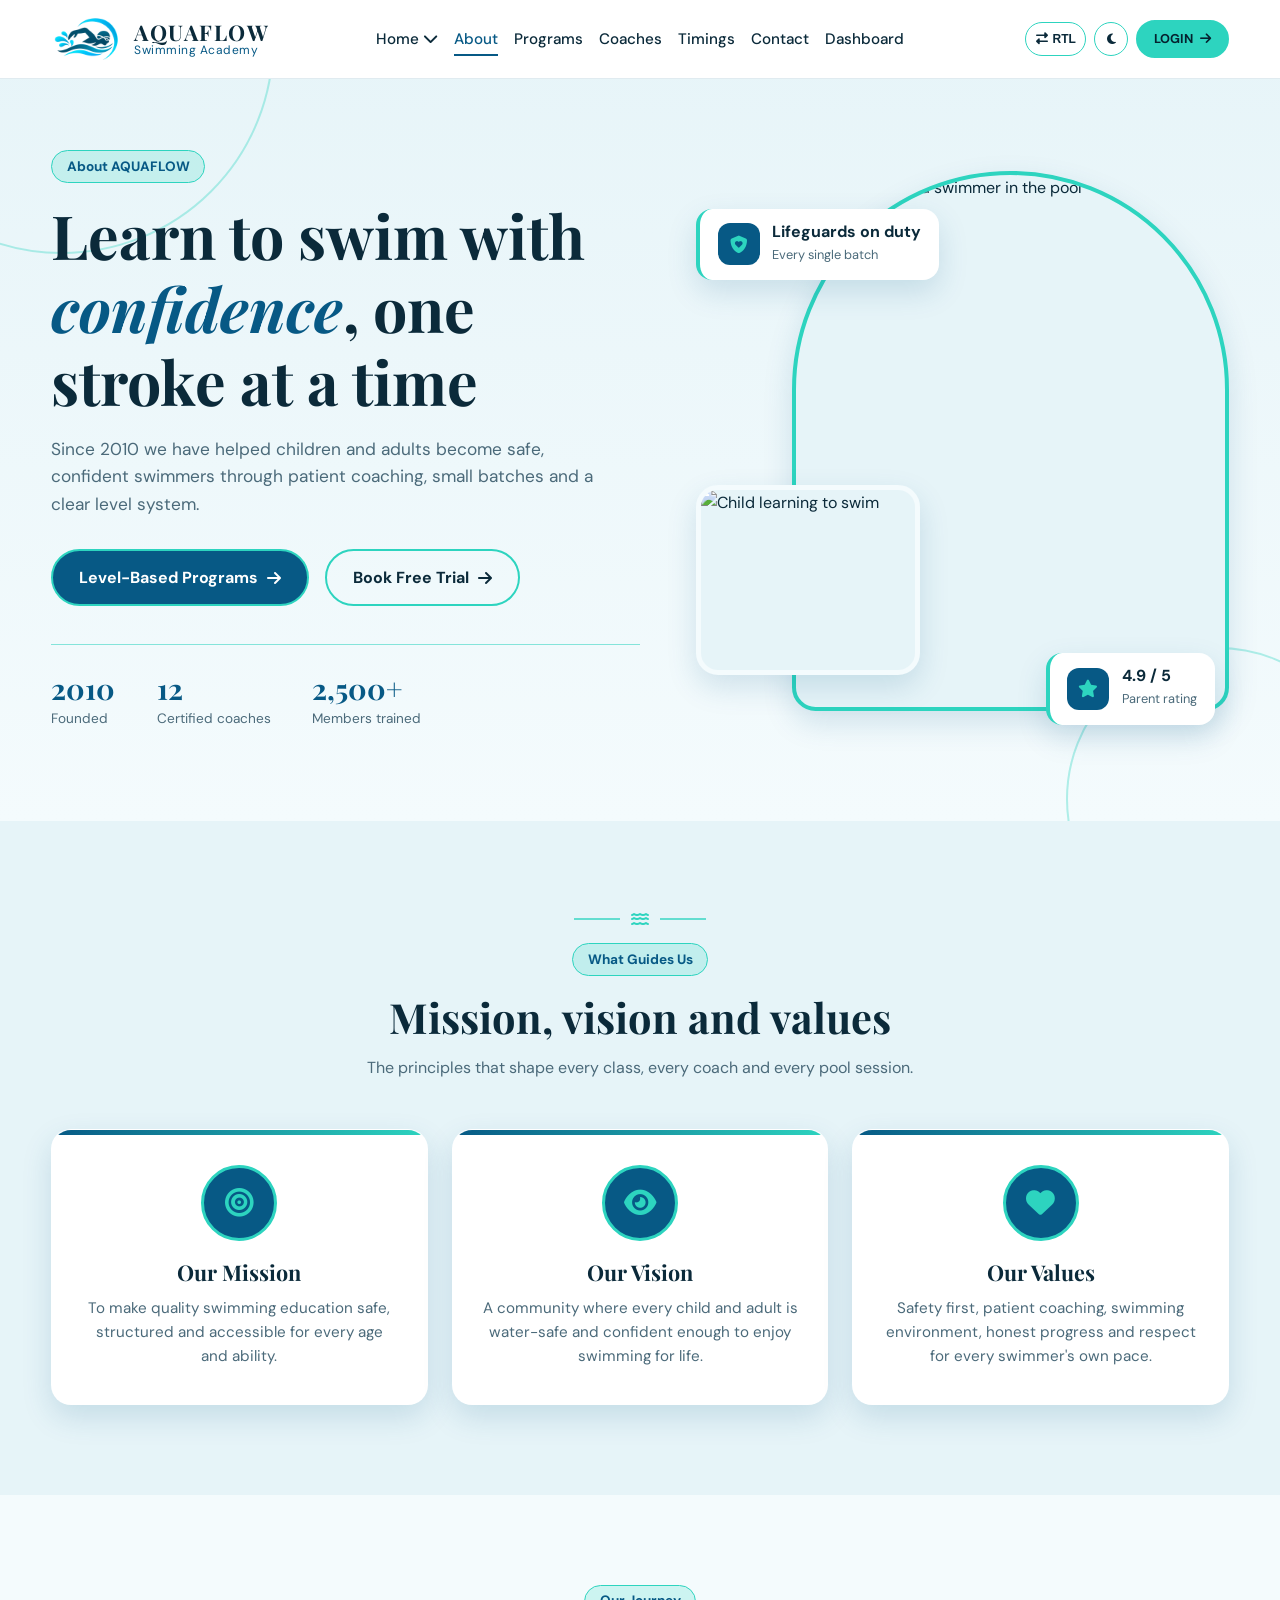
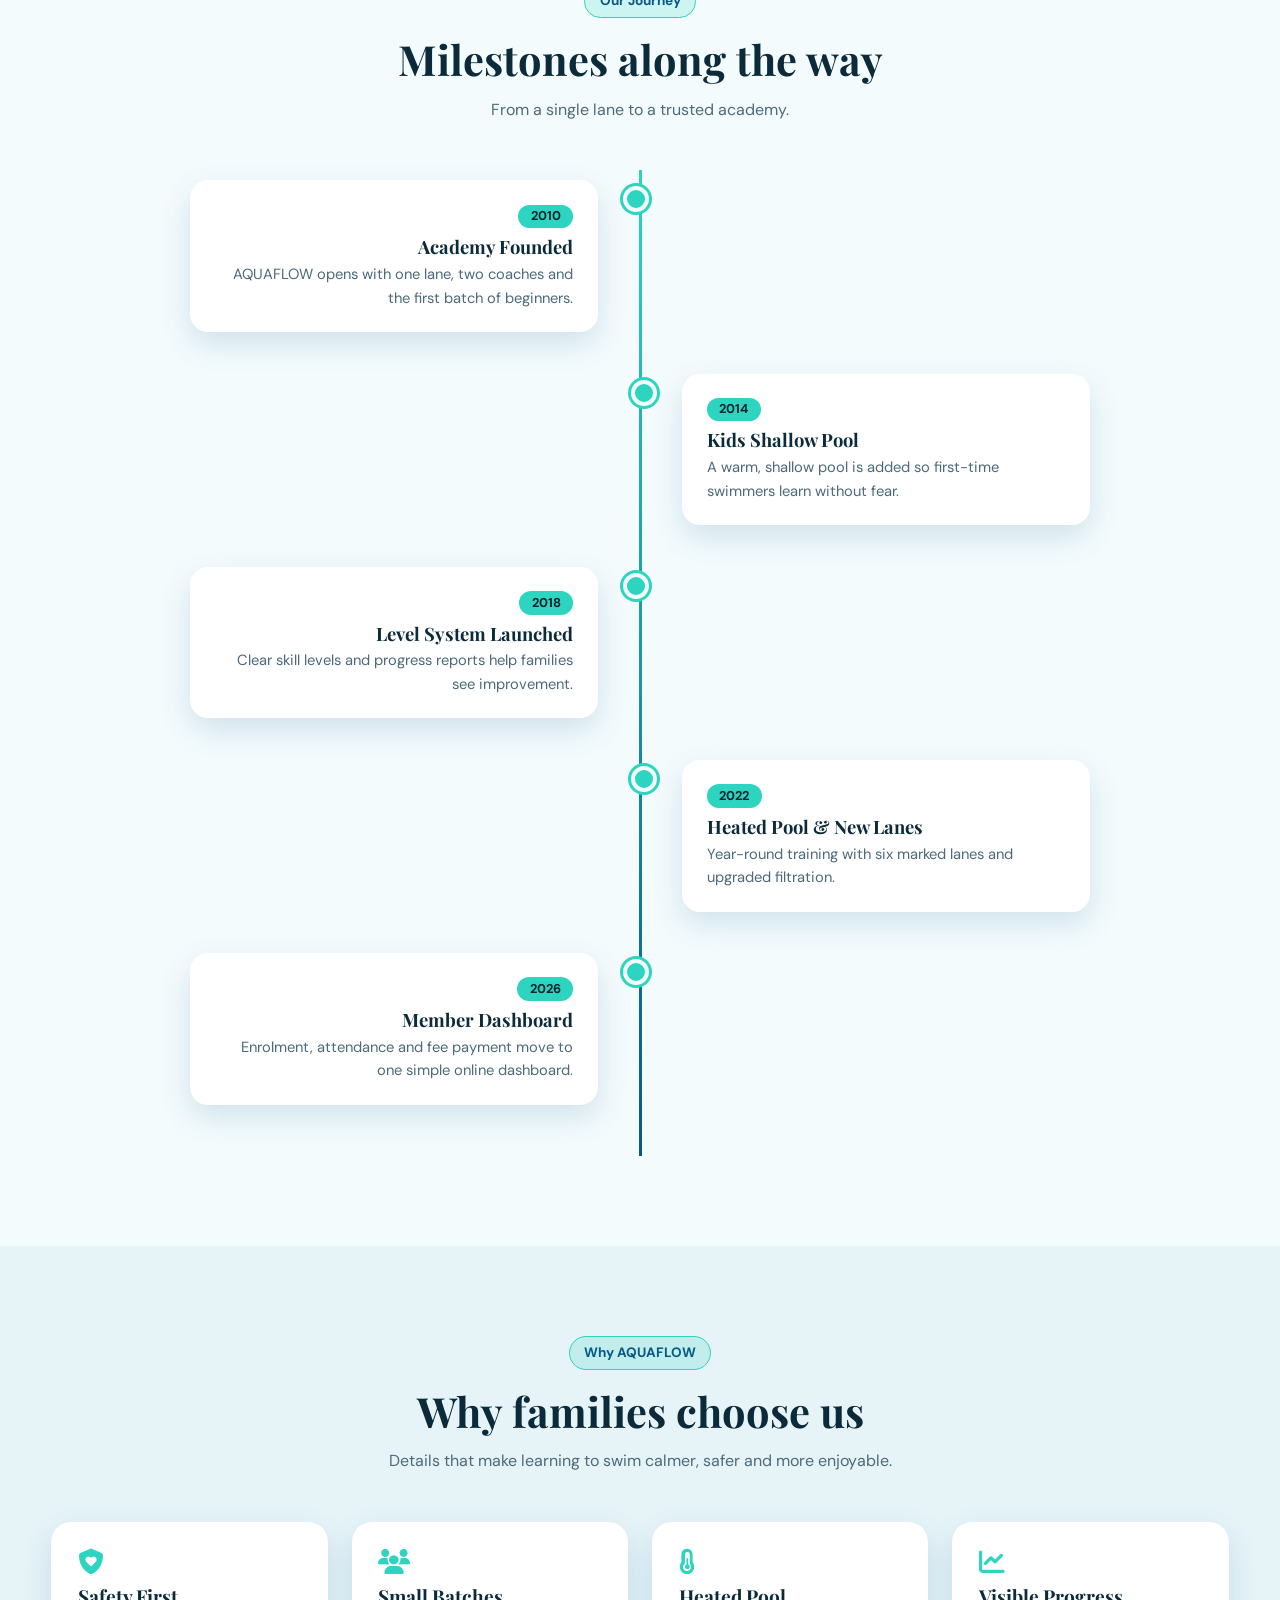
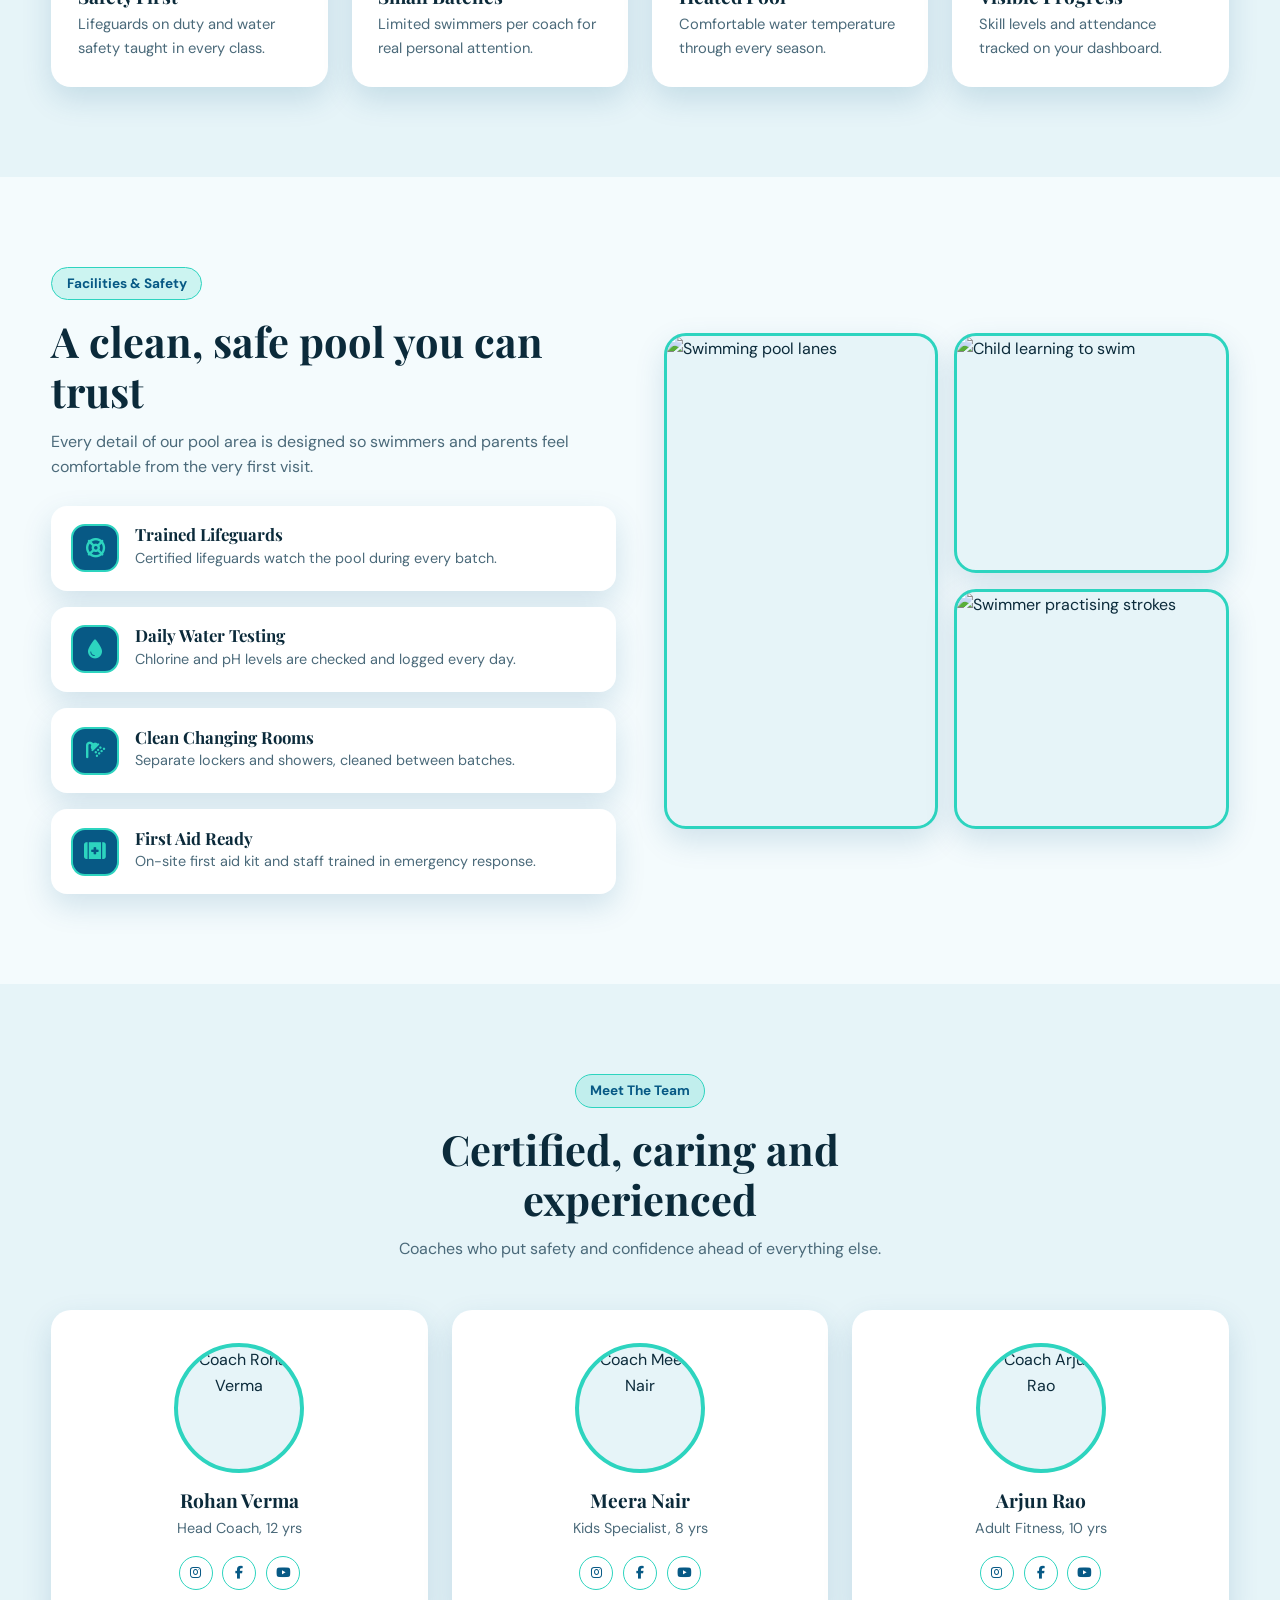
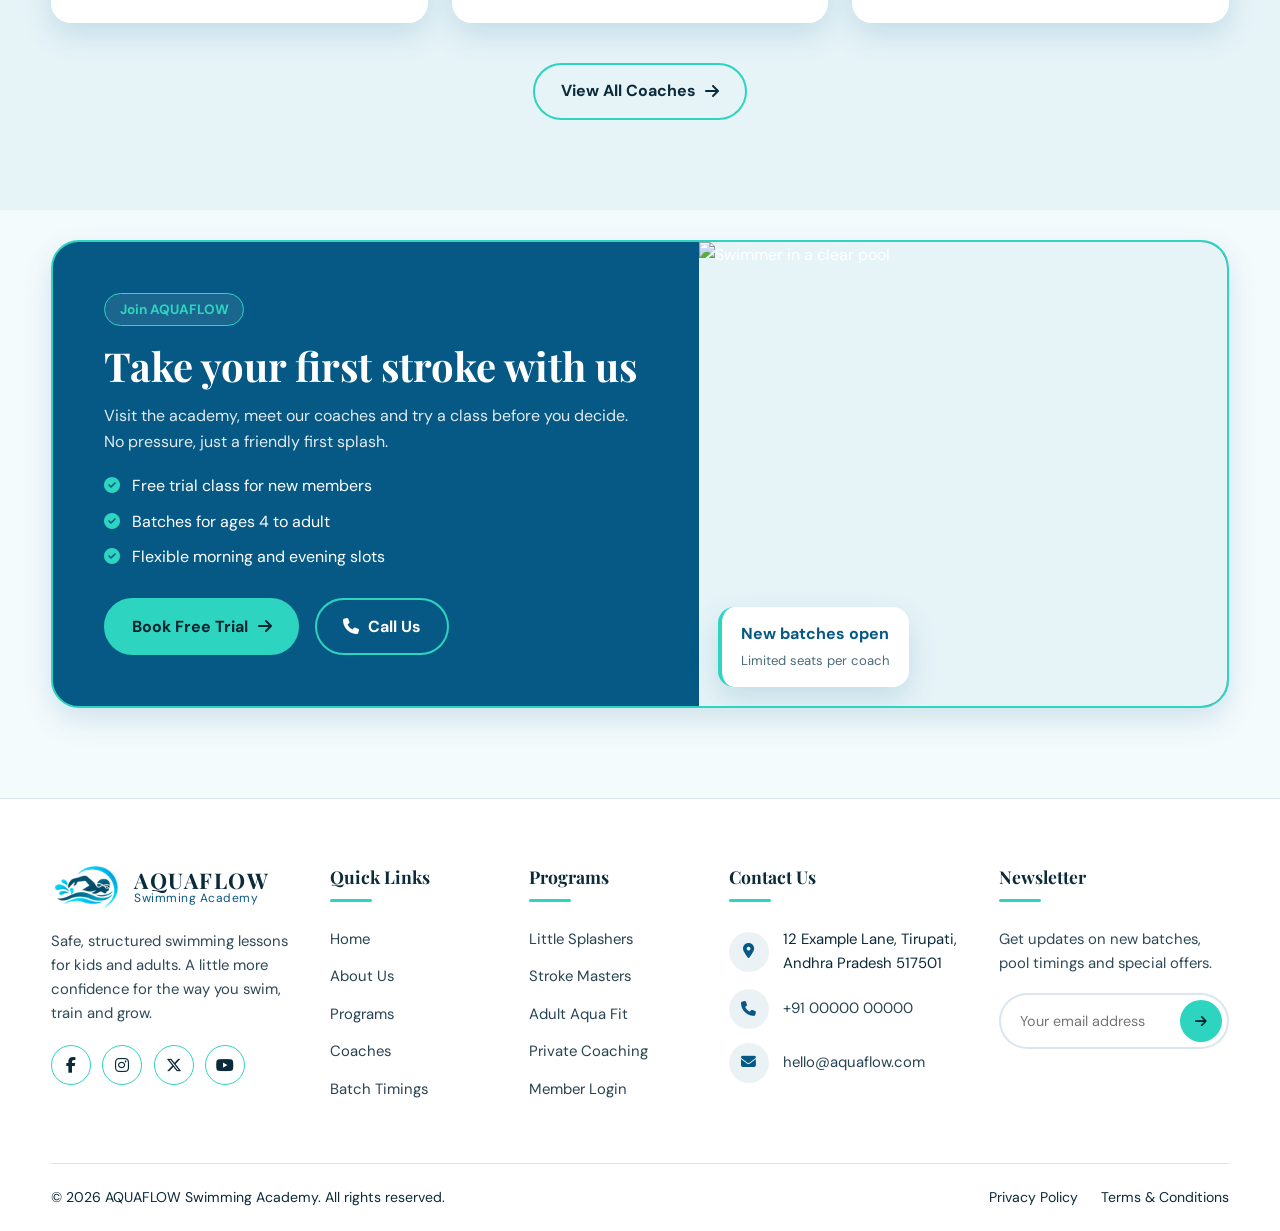
==== commit 10f9221c: "Add files via upload" ====
--- a/about.html
+++ b/about.html
@@ -16,7 +16,9 @@
 <!-- HEADER -->
 <header class="site-header" id="header">
   <div class="container nav-wrap">
-    <a href="index.html" class="brand"> <img class="logo logo-light" src="/764d7c27-2704-447a-8431-1c050a05b83d.png" alt="AQUAFLOW logo"> <img class="logo logo-dark" src="/f7fbfc3b-d4d7-49fc-ac09-b3e27f596284.png" alt="AQUAFLOW logo"> <span class="brand-text"><strong>AQUAFLOW</strong><small>Swimming Academy</small></span> </a>
+    <a href="index.html" class="brand"> 
+        <img class="logo logo-light" src="/5c2d7d0f-e06c-4cac-b547-8323ac05494d.png" alt="AQUAFLOW logo">
+         <img class="logo logo-dark" src="/b3144d84-5d94-4f27-bd70-ffb059d0b265.png" alt="AQUAFLOW logo"> <span class="brand-text"><strong>AQUAFLOW</strong><small>Swimming Academy</small></span> </a>
     <nav class="nav" id="nav">
       <ul>
         <li class="dropdown">
@@ -328,7 +330,9 @@
 <footer class="site-footer">
   <div class="container foot-grid">
     <div class="foot-col brand-col">
-      <a href="index.html" class="brand"> <img class="logo logo-light" src="/764d7c27-2704-447a-8431-1c050a05b83d.png" alt="AQUAFLOW logo"> <img class="logo logo-dark" src="/f7fbfc3b-d4d7-49fc-ac09-b3e27f596284.png" alt="AQUAFLOW logo"> <span class="brand-text"><strong>AQUAFLOW</strong><small>Swimming Academy</small></span> </a>
+      <a href="index.html" class="brand">
+         <img class="logo logo-light" src="/5c2d7d0f-e06c-4cac-b547-8323ac05494d.png" alt="AQUAFLOW logo">
+         <img class="logo logo-dark" src="/b3144d84-5d94-4f27-bd70-ffb059d0b265.png" alt="AQUAFLOW logo"> <span class="brand-text"><strong>AQUAFLOW</strong><small>Swimming Academy</small></span> </a>
       <p>Safe, structured swimming lessons for kids and adults. A little more confidence for the way you swim, train and grow.</p>
       <div class="social">
         <a href="#" aria-label="Facebook"><i class="fa-brands fa-facebook-f"></i></a>
@@ -383,8 +387,6 @@
 
 <script src="about.js">
 
-
-
 </script>
 </body>
-</html>
+</html>
--- a/about.css
+++ b/about.css
@@ -1,3 +1,4 @@
+/* ---------- THEME COLOURS (light mode) ---------- */
 :root {
   --primary:#075985;
   --secondary:#2DD4BF;
@@ -8,8 +9,26 @@
   --muted:#4b6a7a;
   --shadow:0 12px 30px rgba(7,89,133,.15);
   --hf:#075985;
-  --logo-bg:transparent;
-}
+
+  /* HEADER (light mode = plain white) */
+  --hdr-bg:#ffffff;
+  --hdr-text:#0b2a3a;
+  --hdr-accent:#075985;
+  --hdr-border:rgba(7,89,133,.12);
+
+  /* FOOTER (light mode = plain white) */
+  --ftr-bg:#ffffff;
+  --ftr-text:#0b2a3a;
+  --ftr-accent:#075985;
+  --ftr-border:rgba(7,89,133,.15);
+  --ftr-soft:rgba(7,89,133,.08);
+
+  /* LOGO background = same colour as header / footer */
+  --logo-bg-header:var(--hdr-bg);
+  --logo-bg-footer:var(--ftr-bg);
+}
+
+/* ---------- THEME COLOURS (dark mode) ---------- */
 [data-theme="dark"] {
   --primary:#082F49;
   --secondary:#5EEAD4;
@@ -20,7 +39,19 @@
   --muted:#a5c4d1;
   --shadow:0 12px 30px rgba(0,0,0,.4);
   --hf:#082F49;
-  --logo-bg:transparent;
+
+  /* HEADER (dark mode keeps the dark blue) */
+  --hdr-bg:#082F49;
+  --hdr-text:#ffffff;
+  --hdr-accent:#5EEAD4;
+  --hdr-border:transparent;
+
+  /* FOOTER (dark mode keeps the dark blue) */
+  --ftr-bg:#082F49;
+  --ftr-text:#ffffff;
+  --ftr-accent:#5EEAD4;
+  --ftr-border:rgba(255,255,255,.2);
+  --ftr-soft:rgba(255,255,255,.12);
 }
 * {
   box-sizing:border-box;
@@ -47,8 +78,12 @@
 img {
   max-width:100%;
   display:block;
+}
+
+img:not(.logo) {
   background:var(--alt);
 }
+
 a {
   text-decoration:none;
   color:inherit;
@@ -66,12 +101,20 @@
   margin-top:2.5rem;
 }
 
-/* LOGO */
+/* LOGO (full brightness, background = header / footer colour) */
 .logo {
   height:48px;
   width:auto;
-  background:var(--logo-bg);
-}
+  opacity:1;
+  filter:none;
+  background:var(--logo-bg-header);
+  border-radius:8px;
+}
+
+.site-footer .logo {
+  background:var(--logo-bg-footer);
+}
+
 .logo-dark {
   display:none;
 }
@@ -129,17 +172,21 @@
   transform:translateY(-3px);
 }
 
-/* header */
+/* header (white in light mode, dark blue in dark mode) */
 .site-header {
   position:fixed;
   top:0;
   width:100%;
   z-index:50;
-  background:var(--hf);
-  color:#fff;
+  background:var(--hdr-bg);
+  color:var(--hdr-text);
+  border-bottom:1px solid var(--hdr-border);
   transition:.4s;
 }
 .site-header.scrolled {
+  box-shadow:0 6px 24px rgba(0,0,0,.12);
+}
+[data-theme="dark"] .site-header.scrolled {
   box-shadow:0 6px 24px rgba(0,0,0,.25);
 }
 .nav-wrap {
@@ -156,6 +203,9 @@
   color:#fff;
   justify-self:start;
 }
+.site-header .brand {
+  color:var(--hdr-text);
+}
 .brand-text {
   display:flex;
   flex-direction:column;
@@ -171,6 +221,9 @@
   color:var(--secondary);
   letter-spacing:.5px;
 }
+.site-header .brand-text small {
+  color:var(--hdr-accent);
+}
 .nav {
   justify-self:center;
 }
@@ -181,7 +234,7 @@
   justify-content:center;
 }
 .nav a {
-  color:#fff;
+  color:var(--hdr-text);
   font-weight:500;
   font-size:.95rem;
   position:relative;
@@ -189,7 +242,7 @@
 }
 .nav a:hover,
 .nav a.active {
-  color:var(--secondary);
+  color:var(--hdr-accent);
 }
 .nav>ul>li>a::after {
   content:"";
@@ -198,7 +251,7 @@
   bottom:-2px;
   width:0;
   height:2px;
-  background:var(--secondary);
+  background:var(--hdr-accent);
   transition:.35s;
 }
 .nav>ul>li>a:hover::after,
@@ -213,7 +266,7 @@
   top:130%;
   inset-inline-start:0;
   min-width:150px;
-  background:var(--hf);
+  background:var(--hdr-bg);
   border:1px solid var(--secondary);
   border-radius:12px;
   padding:.5rem;
@@ -222,6 +275,7 @@
   transform:translateY(12px) rotateX(-15deg);
   transform-origin:top;
   transition:.35s;
+  box-shadow:0 10px 24px rgba(7,89,133,.12);
 }
 .dropdown:hover .dropdown-menu {
   opacity:1;
@@ -256,7 +310,7 @@
 .burger {
   background:none;
   border:1px solid var(--secondary);
-  color:#fff;
+  color:var(--hdr-text);
   height:34px;
   border-radius:50px;
   cursor:pointer;
@@ -883,11 +937,19 @@
   color:var(--muted);
 }
 
-/* footer */
+/* footer (white in light mode, dark blue in dark mode) */
 .site-footer {
-  background:var(--hf);
-  color:#fff;
+  background:var(--ftr-bg);
+  color:var(--ftr-text);
   padding-top:64px;
+  border-top:1px solid var(--ftr-border);
+  transition:background .4s,color .4s;
+}
+.site-footer .brand {
+  color:var(--ftr-text);
+}
+.site-footer .brand-text small {
+  color:var(--ftr-accent);
 }
 .foot-grid {
   display:grid;
@@ -909,7 +971,7 @@
   font-family:'Playfair Display',serif;
   font-size:1.1rem;
   margin-bottom:1.6rem;
-  color:#fff;
+  color:var(--ftr-text);
   position:relative;
   padding-bottom:.7rem;
 }
@@ -936,7 +998,7 @@
   opacity:.88;
 }
 .foot-col>ul>li>a:hover {
-  color:var(--secondary);
+  color:var(--ftr-accent);
   opacity:1;
   transform:translateX(6px);
 }
@@ -954,7 +1016,7 @@
   border-radius:50%;
   display:grid;
   place-items:center;
-  color:#fff;
+  color:var(--ftr-text);
 }
 .social a:hover {
   background:var(--secondary);
@@ -972,10 +1034,10 @@
   flex:0 0 40px;
   height:40px;
   border-radius:50%;
-  background:rgba(255,255,255,.12);
+  background:var(--ftr-soft);
   display:grid;
   place-items:center;
-  color:var(--secondary);
+  color:var(--ftr-accent);
   transition:.35s;
 }
 .contact-list li:hover .ico {
@@ -984,7 +1046,7 @@
   transform:rotateY(180deg);
 }
 .contact-list a:hover {
-  color:var(--secondary);
+  color:var(--ftr-accent);
 }
 .news p {
   margin:0 0 1.1rem;
@@ -997,7 +1059,7 @@
   background:#fff;
   border-radius:50px;
   padding:5px;
-  border:2px solid transparent;
+  border:2px solid var(--ftr-border);
   transition:.35s;
 }
 .news-form:focus-within {
@@ -1034,7 +1096,7 @@
   display:block;
   margin-top:.7rem;
   font-size:.85rem;
-  color:var(--secondary);
+  color:var(--ftr-accent);
   min-height:1.2em;
 }
 .foot-bottom {
@@ -1044,14 +1106,14 @@
   gap:1rem;
   margin-top:3rem;
   padding:1.4rem 0;
-  border-top:1px solid rgba(255,255,255,.2);
+  border-top:1px solid var(--ftr-border);
   font-size:.88rem;
 }
 .foot-bottom a {
   margin-inline-start:1.4rem;
 }
 .foot-bottom a:hover {
-  color:var(--secondary);
+  color:var(--ftr-accent);
 }
 
 /* reveal */
@@ -1079,7 +1141,7 @@
     top:78px;
     left:0;
     right:0;
-    background:var(--hf);
+    background:var(--hdr-bg);
     max-height:0;
     overflow:hidden;
     transition:.5s;
@@ -1100,6 +1162,7 @@
     visibility:visible;
     transform:none;
     border:0;
+    box-shadow:none;
     padding-inline-start:1rem;
   }
   .split,
